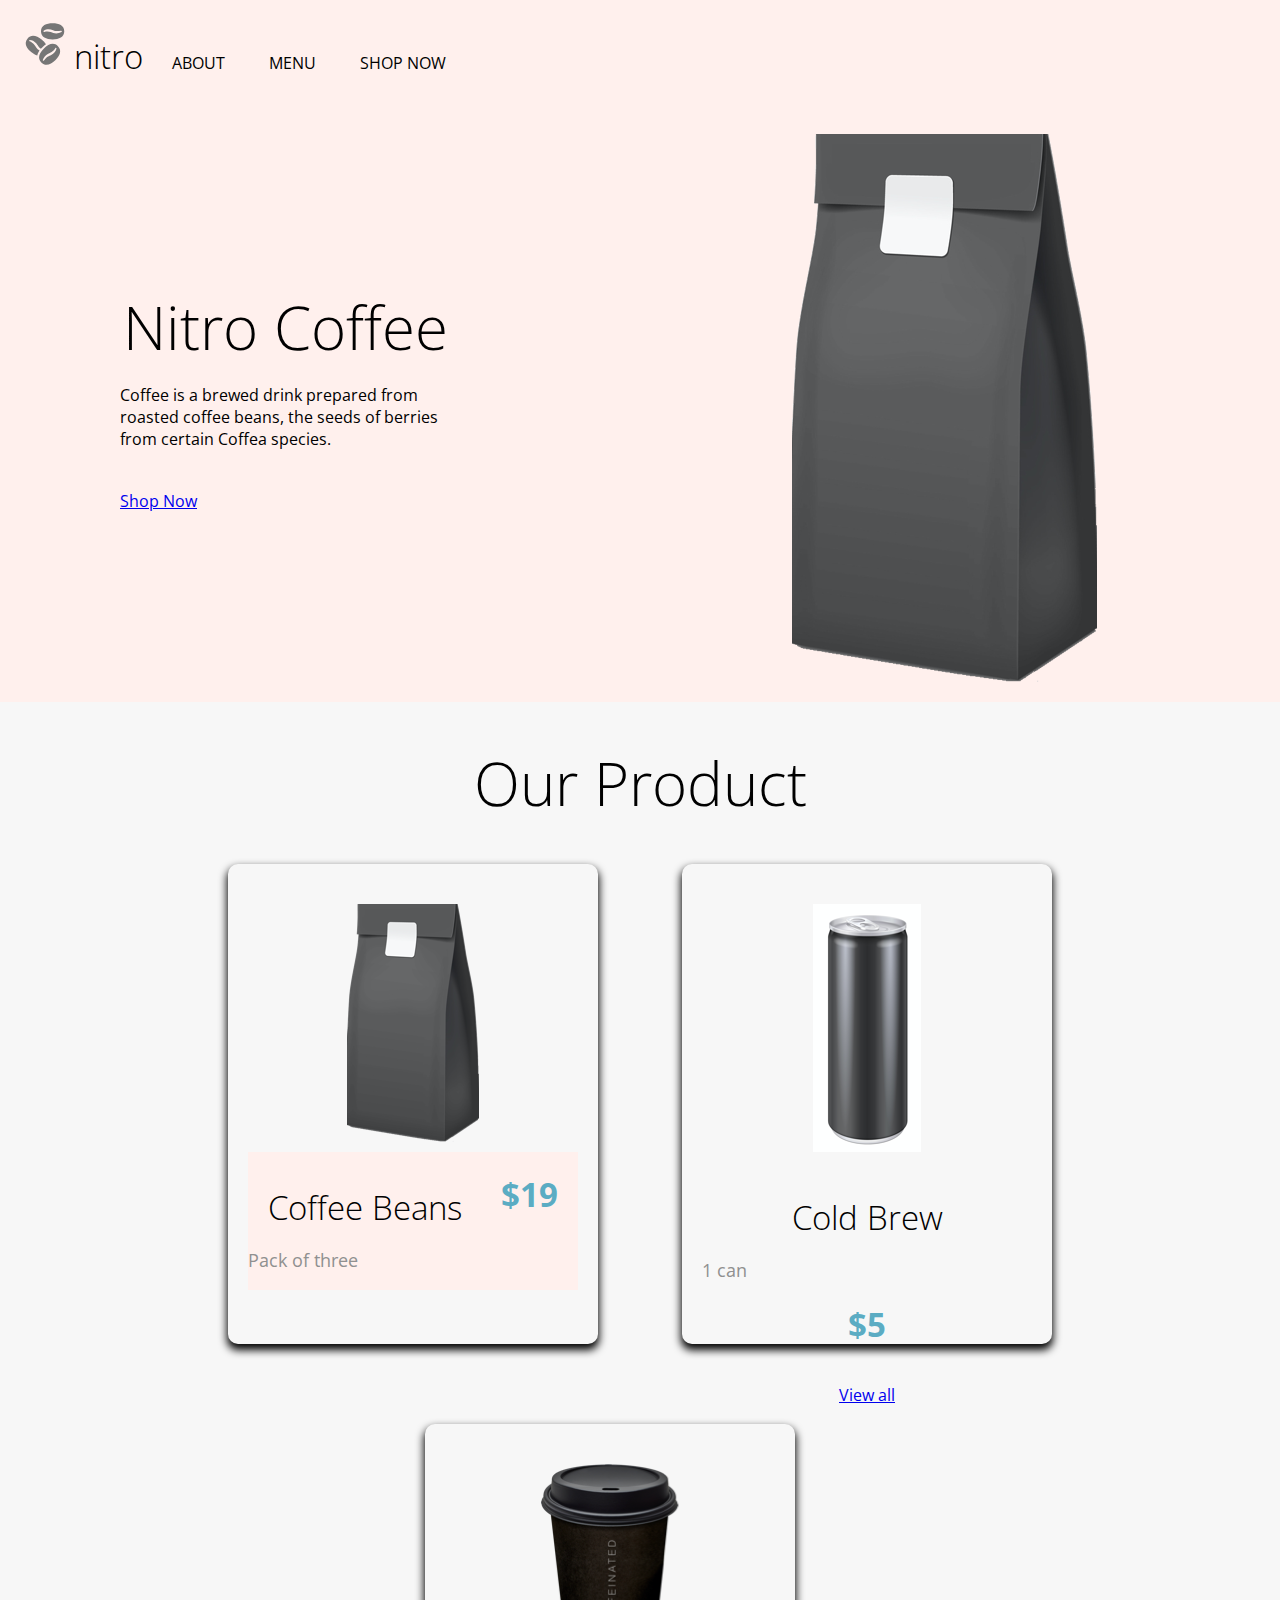
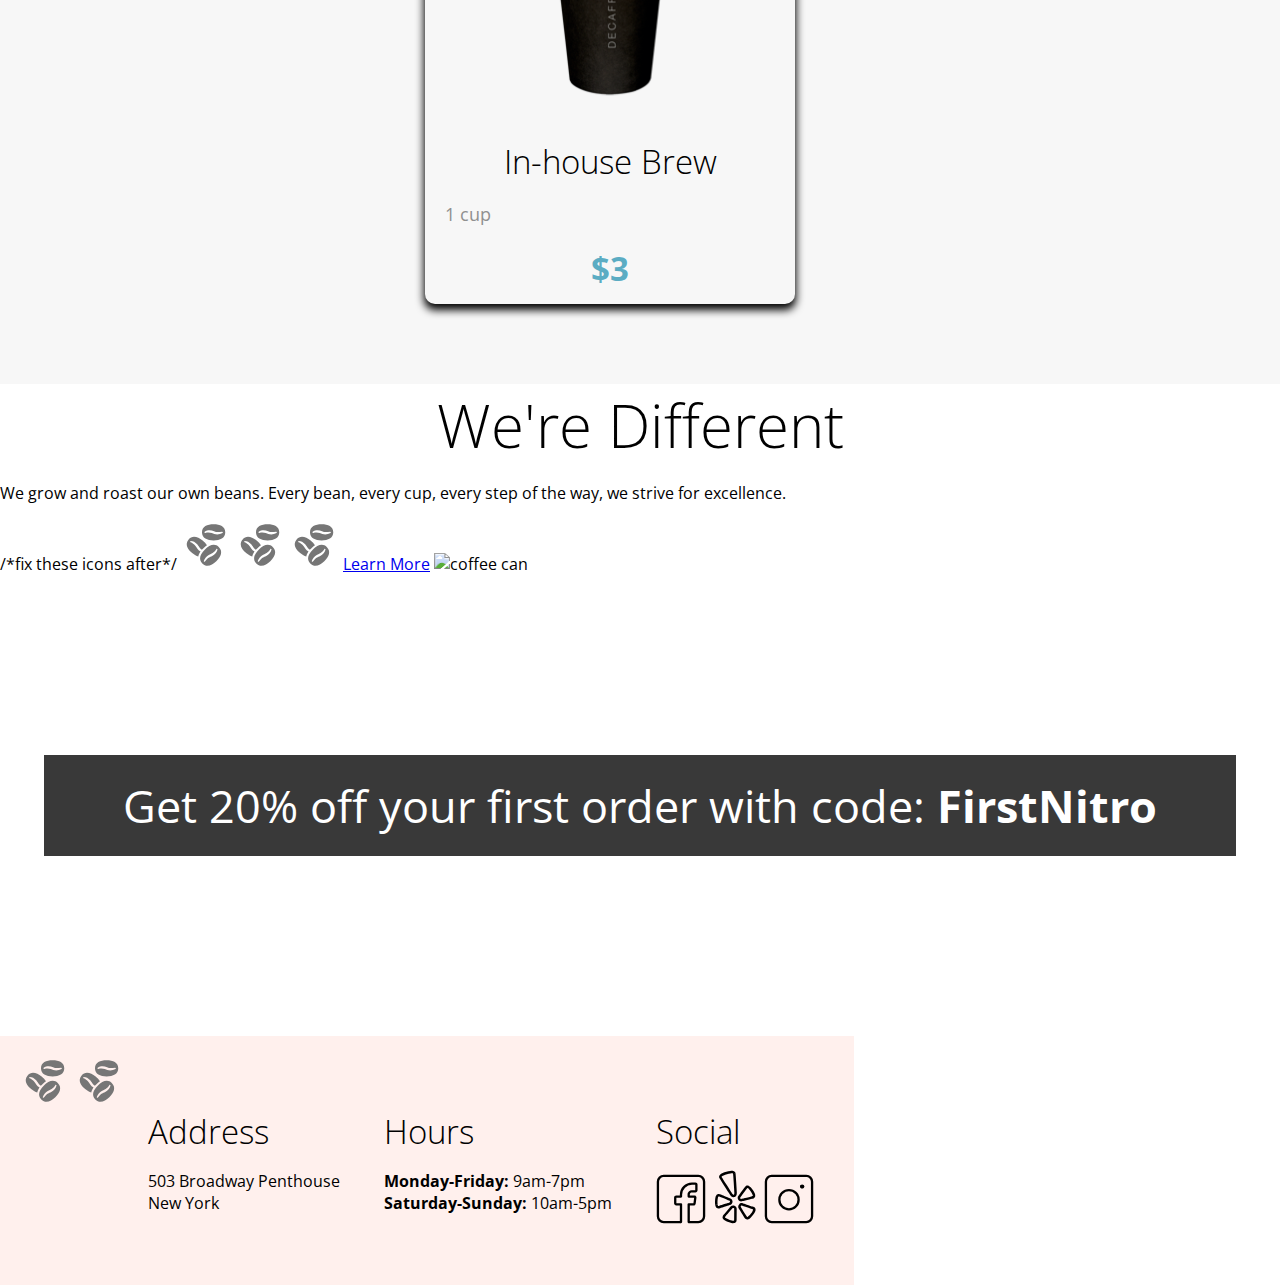
==== index.html @ e124f89b "Moving Sprint 1 into Sprint 2, changes to UI and SCSS" ====
<!DOCTYPE html>
<html lang="en">
<head>
    <meta charset="UTF-8">
    <meta name="viewport" content="width=device-width, initial-scale=1.0">
    <link href="scss/landing.css" rel="stylesheet" />
    <link href="https://fonts.googleapis.com/css2?family=Open+Sans:ital,wght@0,300;0,400;0,600;0,700;1,400&display=swap" rel="stylesheet"/>
    <title>Coffee Shop - Home</title>
</head>
    <body>
        <header class="page-header">
            <nav class="page-header__nav">
                <a class="page-header__a--logo" href="/index.html">
                    <img class="page-header__img--logo icon brand-logo" src= "../assets/logos/coffee-beans-logo-and-footer.svg" alt="coffee bag">
                </a>
                <a class="page-header__a--title">
                    nitro
                </a>
                <ul class="page-header__ul nav-list">
                    <li class="page-header__list">
                        <a class="page-header__a" href="/index.html">
                            About
                        </a>
                    </li>
                    <li class="page-header__list">
                        <a class="page-header__a" href="/pages/menu.html">
                            Menu
                        </a>
                    </li>
                    <li class="page-header__list">
                        <a class="page-header__a" href="/pages/menu.html" class="nitro-blue-text">
                                Shop Now
                        </a>
                    </li>
                </ul>
            </nav>
        </header>
        <main class="landing-page">
            <section class="landing-page__hero nitro-pink-background">
                <section class="landing-page__header-left header-left">
                    <article>
                        <h2 class="landing-page__nitro-coffee">
                            Nitro Coffee
                        </h2>
                        <p class="landing-page__description">
                            Coffee is a brewed drink prepared from roasted coffee beans, 
                            the seeds of berries from certain Coffea species. 
                        </p>
                        <a class="landing-page__button" href="/pages/menu.html" class="button">Shop Now</a>
                    </article class= "landing-page_article" >
                </section>
                <section class="landing-page__header-right header-right">
                    <img class="landing-page__hero-image" src="assets/images/coffeebeans-hero.png" alt="coffee bag">
                </section>
            </section>
            <section class="landing-page__our-product-section light-gray-background center-align our-product-section">
                <h2 class="landing-page__title">
                    Our Product
                </h2>
                <div class="landing-page__product-card product-card">
                    <img class="landing-page_coffee-beans-image" src="assets/images/coffeebeans.png" alt="coffee beans">
                    <div class="landing-page__product-card--subsection">
                        <div class="landing-page__product-card--bottom-left">
                            <h3 class="landing-page_coffee-beans">
                                Coffee Beans
                            </h3>
                            <p class="landing-page__quantity">
                                Pack of three
                            </p>
                        </div>
                        <div class="landing-page__product-card--bottom-right">
                            <p class="landing-page_price">
                                $19
                            </p>
                        </div>
                    </div>
                </div>
                <div class="landing-page__product-card product-card">
                    <img class="landing-page__cold-brew-image" src="assets/images/coldbrew.png" alt="cold brew">
                    <h3 class="landing-page__cold-brew">
                        Cold Brew
                    </h3>
                    <p class="landing-page__quantity">
                        1 can
                    </p>
                    <p class="landing-page_price">
                        $5  
                    </p>
                </div>
                <div class="landing-page_in-house-brew-image landing-page__product-card product-card product-card">
                    <img class="landing-page__in-house-brew-image" src="assets/images/inhousebrew.png" alt="in-house brew">
                    <h3 class="landing-page__in-house-brew">
                        In-house Brew
                    </h3>
                    <p class="landing-page__quantity">
                        1 cup
                    </p>
                    <p class="landing-page_price  nitro-blue-text product-price">
                        $3 
                    </p>
                </div>
                <a class="landing-page__button" href="/pages/menu.html" class="button view-all-products">View all</a>
            </section>
            <section class="landing-page__were-different">
                <h2 class="landing-page__title">
                    We're Different
                </h2>
                <p class="landing-page__description">
                    We grow and roast our own beans. Every bean, every 
                    cup, every step of the way, we strive for excellence.
                </p>
                /*fix these icons after*/ 
                <img class="page-header__icon icon brand-logo" src= "../assets/logos/coffee-beans-logo-and-footer.svg" alt="coffee bag">
                </a>
                <img class="page-header__icon icon brand-logo" src= "../assets/logos/coffee-beans-logo-and-footer.svg" alt="coffee bag">
                </a>
                <img class="page-header__icon icon brand-logo" src= "../assets/logos/coffee-beans-logo-and-footer.svg" alt="coffee bag">
                </a>
                <a class="landing-page__button" href="./index.html" class="button">Learn More</a>
                <img class="page-header__icon icon brand-logo" src= "../hana-fazal-coffee-shop-sprint-two/assets/images/coldbrew.png" alt="coffee can">
            </section>
            <section>
                <article>
                    <p class="discount-banner">
                        Get 20% off your first order with code: <strong>FirstNitro</strong> 
                    </p>
                </article> 
            </section>
        </main>
        <footer class="footer footer-information">
            <img class="page-header__icon icon brand-logo" src= "../assets/logos/coffee-beans-logo-and-footer.svg" alt="coffee bag">
            <img class="page-header__icon icon brand-logo" src= "../assets/logos/coffee-beans-logo-and-footer.svg" alt="coffee bag">
            <div class="footer-information">   
                <h3 class="footer__address-title">
                    Address
                </h3>
                <p class="footer__address">
                    503 Broadway Penthouse <br/>
                    New York  
                </p>
            </div>
            <div class="footer footer-information">
                <h3 class="footer__hours-title">
                    Hours
                </h3>
                <p class="footer__hours-information">
                    <strong>Monday-Friday:</strong> 9am-7pm<br/>
                    <strong>Saturday-Sunday:</strong> 10am-5pm 
                </p>
            </div>
            <div class="footer__social footer-information">
                <h3 class="footer__social-title">
                    Social
                </h3>
                <p class="footer__social-links">
                    <a  class="footer__facebook" href="https://www.facebook.com">
                        <img class="icon" src="assets/logos/Facebook-Icon.svg" alt="Facebook">
                    </a> 
                    <a class="footer__yelp" href="https://www.yelp.com">
                        <img class="icon" src="assets/logos/Yelp-Icon.svg" alt="Yelp">
                    </a>   
                    <a class="footer__instagram" href="https://www.instagram.com">
                        <img class="icon" src="assets/logos/Instagram-Icon.svg" alt="Instagram">
                    </a>  
                </p>  
            </div>
        </footer>  
    </body>
</html>
---- scss/landing.css ----
/*colors*/
:root {
  --nitro-blue: #5BACC3;
  --nitro-pink: #FFF0ED;
  --graphite: #393939;
  --light-gray: #F7F7F7;
  --white: #fff;
  --gray: #909090;
}

h1, h2 {
  font-size: 3.75rem;
  font-weight: 300;
  text-align: center;
  margin: 0;
}

h3, .page-header__a--title {
  font-size: 2.0625rem;
  font-weight: 300;
  margin-bottom: 0;
}

.page-header__img--logo {
  padding-left: 1.25rem;
  padding-top: 1.2rem;
}

header {
  background-color: var(--nitro-pink);
}

header a {
  text-decoration: none;
  color: black;
}

.button {
  background-color: var(--nitro-blue);
  color: var(--white);
  border: 0rem;
  padding: 1.25rem;
  text-transform: uppercase;
  width: 11.25rem;
  text-decoration: none;
  text-align: center;
}

.nitro-blue-text {
  color: var(--nitro-blue);
  margin: 0;
}

.nav-list {
  list-style-type: none;
  text-transform: uppercase;
  padding-left: 0;
  display: inline-block;
  margin: 0;
}

.nav-list > li {
  display: inline-block;
  padding: 1.25rem;
}

.nitro-blue-dividers {
  color: var(--nitro-blue);
}

body {
  font-family: "Open Sans";
  font-weight: 400;
  margin: 0;
}

.light-gray-background {
  background-color: var(--light-gray);
}

.nitro-pink-background {
  background-color: var(--nitro-pink);
  margin: 0rem;
}

.graphite-background {
  background-color: var(--graphite);
  color: #fff;
}

.tilebox {
  background-color: var(--graphite);
  width: 18.75rem;
  height: 12.5rem;
  padding: 1.25rem;
  color: var(--white);
  text-transform: uppercase;
  margin: 0 auto;
}

.icon {
  width: 3.125rem;
}

.images {
  height: 17.5rem;
}

.sub-navigationlink {
  width: 100%;
  height: 5rem;
  padding: 1.25rem;
  background-color: var(--graphite);
  color: var(--white);
}

footer {
  background-color: var(--nitro-pink);
}

.coffee-description {
  display: inline-block;
  width: 55.1875rem;
}

.header-left {
  display: inline-block;
  width: 49%;
  vertical-align: top;
}

.header-left > article {
  margin-left: 7.5rem;
  margin-bottom: 7.5rem;
  padding-top: 12rem;
  width: 20.625rem;
}

.header-right {
  display: inline-block;
  width: 49%;
  vertical-align: top;
}

.header-left > article > h1 {
  text-align: left;
}

.header-left > article > a {
  margin-top: 2.5rem;
  display: block;
}

.header-right > img {
  margin: auto;
  display: block;
  margin-bottom: 1.25rem;
  margin-top: 2.5rem;
}

.discount-banner {
  width: 90%;
  padding: 1.25rem;
  background-color: var(--graphite);
  color: var(--white);
  margin: 11.25rem auto;
  text-align: center;
  font-size: 2.8125rem;
}

.view-all-products {
  text-transform: uppercase;
  display: block;
  margin: 2.5rem auto;
}

.center-align {
  text-align: center;
}

.footer-information {
  display: inline-block;
  padding: 1.25rem;
  text-align: left;
  vertical-align: top;
}

footer a {
  text-decoration: none;
}

.bold-text {
  font-weight: bold;
  margin: 0%;
  padding: 0%;
  display: inline-block;
}

footer {
  text-align: center;
}

.our-product-section {
  padding-bottom: 2.5rem;
}

.product-card {
  width: 20.625rem;
  height: 27.5rem;
  padding: 1.25rem;
  border-radius: 0.625rem;
  box-shadow: 0 0.3125rem 0.5625rem 0.0625rem;
  color: 0, 0, 0, 0.25;
  display: inline-block;
  margin: 40px;
  vertical-align: top;
  text-align: center;
  font-size: 2.0625rem;
}

.product-card > img {
  margin-top: 1.25rem;
}

.landing-page__product-card--subsection {
  background-color: var(--nitro-pink);
  display: flex;
}

.landing-page__product-card--subsection > div {
  flex-grow: 1;
}

.landing-page__quantity {
  display: flex;
  justify-content: flex-start;
  align-items: flex-start;
  font-size: 1.125rem;
  color: var(--gray);
}

.landing-page_price {
  color: var(--nitro-blue);
  font-weight: bold;
  align-items: flex-end;
  margin-top: 1.25rem;
}

.our-product-section > h2 {
  padding-top: 2.5rem;
}/*# sourceMappingURL=landing.css.map */
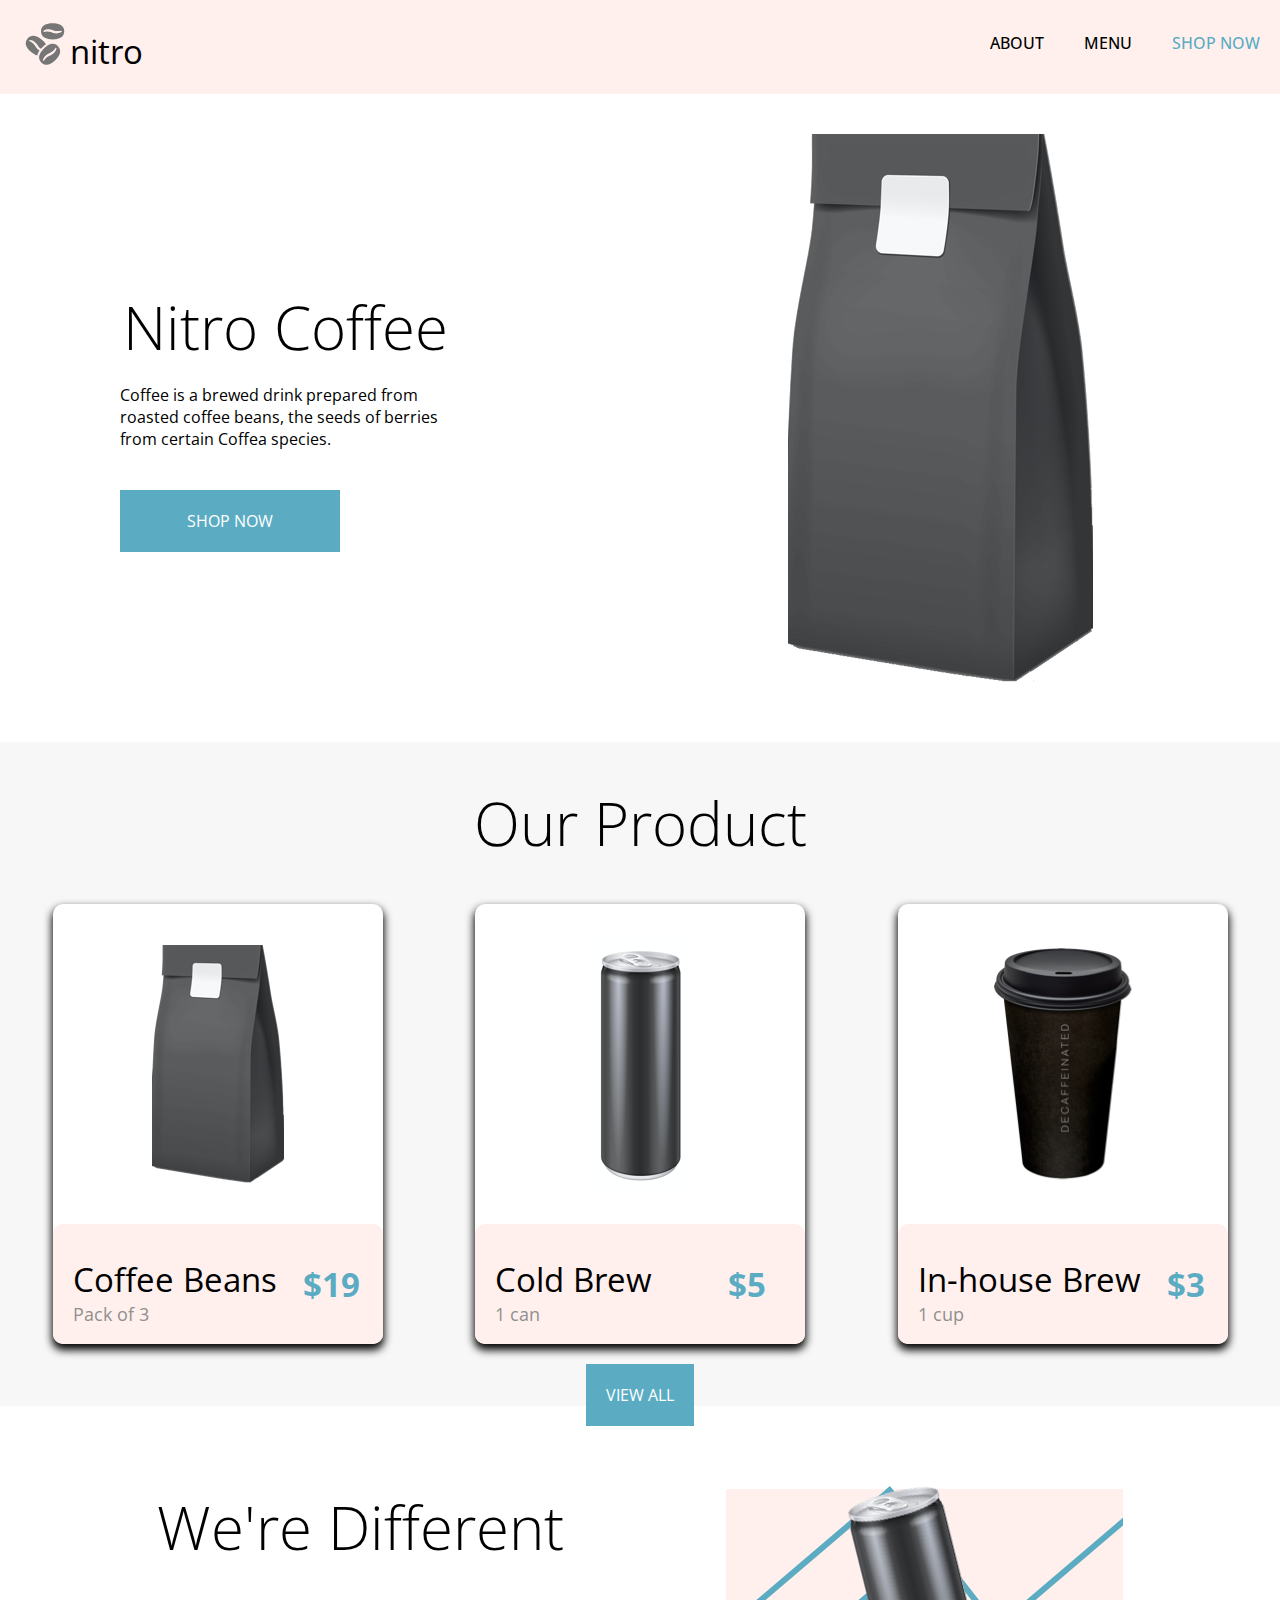
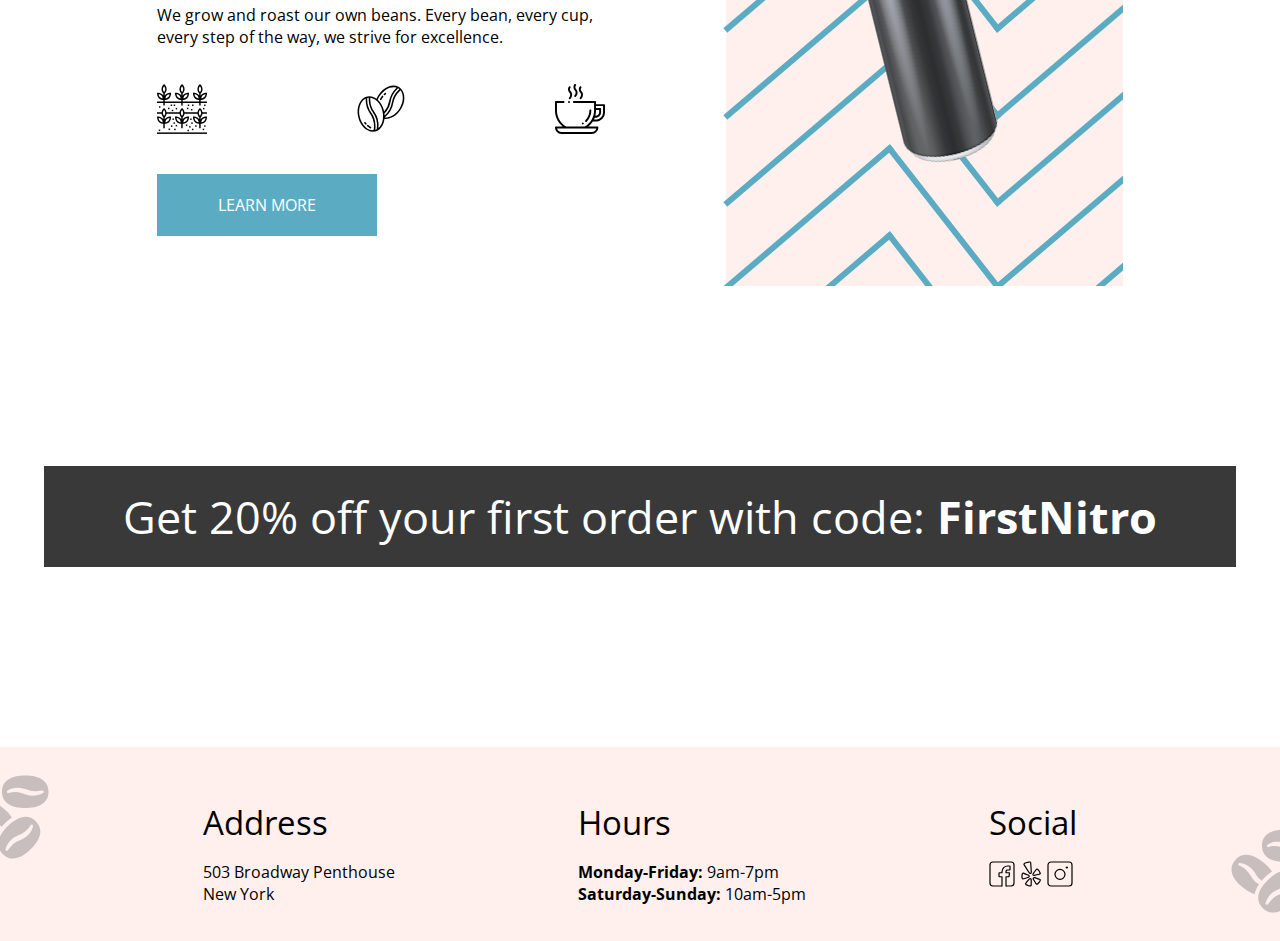
==== commit 0bf65cc5: "all changes- not including animation and new button UI." ====
--- a/index.html
+++ b/index.html
@@ -10,12 +10,14 @@
     <body>
         <header class="page-header">
             <nav class="page-header__nav">
-                <a class="page-header__a--logo" href="/index.html">
-                    <img class="page-header__img--logo icon brand-logo" src= "../assets/logos/coffee-beans-logo-and-footer.svg" alt="coffee bag">
-                </a>
-                <a class="page-header__a--title">
-                    nitro
-                </a>
+                <div class="page-header__branding">
+                    <a class="page-header__a--logo" href="/index.html">
+                        <img class="page-header__img--logo icon brand-logo" src= "../assets/logos/coffee-beans-logo-and-footer.svg" alt="coffee bag">
+                    </a>
+                    <a class="page-header__a--title" href="/index.html">
+                        nitro
+                    </a>
+                </div>
                 <ul class="page-header__ul nav-list">
                     <li class="page-header__list">
                         <a class="page-header__a" href="/index.html">
@@ -28,15 +30,15 @@
                         </a>
                     </li>
                     <li class="page-header__list">
-                        <a class="page-header__a" href="/pages/menu.html" class="nitro-blue-text">
-                                Shop Now
+                        <a class="page-header__a page-header__a--shop-now" href="/pages/menu.html">
+                            Shop Now
                         </a>
                     </li>
                 </ul>
             </nav>
         </header>
         <main class="landing-page">
-            <section class="landing-page__hero nitro-pink-background">
+            <section class="landing-page__hero">
                 <section class="landing-page__header-left header-left">
                     <article>
                         <h2 class="landing-page__nitro-coffee">
@@ -46,78 +48,97 @@
                             Coffee is a brewed drink prepared from roasted coffee beans, 
                             the seeds of berries from certain Coffea species. 
                         </p>
-                        <a class="landing-page__button" href="/pages/menu.html" class="button">Shop Now</a>
-                    </article class= "landing-page_article" >
+                        <a href="/pages/menu.html" class="button">Shop Now</a>
+                    </article class= "landing-page__article" >
                 </section>
                 <section class="landing-page__header-right header-right">
-                    <img class="landing-page__hero-image" src="assets/images/coffeebeans-hero.png" alt="coffee bag">
+                    <img class="landing-page__hero--image" src="assets/images/coffeebeans-hero.png" alt="coffee bag">
                 </section>
             </section>
             <section class="landing-page__our-product-section light-gray-background center-align our-product-section">
                 <h2 class="landing-page__title">
                     Our Product
                 </h2>
-                <div class="landing-page__product-card product-card">
-                    <img class="landing-page_coffee-beans-image" src="assets/images/coffeebeans.png" alt="coffee beans">
-                    <div class="landing-page__product-card--subsection">
-                        <div class="landing-page__product-card--bottom-left">
-                            <h3 class="landing-page_coffee-beans">
-                                Coffee Beans
-                            </h3>
-                            <p class="landing-page__quantity">
-                                Pack of three
-                            </p>
-                        </div>
-                        <div class="landing-page__product-card--bottom-right">
-                            <p class="landing-page_price">
-                                $19
-                            </p>
+                <section class="landing-page__products">
+                    <div class="landing-page__product-card product-card">
+                        <img class="landing-page_coffee-beans-image" src="assets/images/coffeebeans.png" alt="coffee beans">
+                        <div class="landing-page__product-card--subsection">
+                            <div class="landing-page__product-card--bottom-left">
+                                <h3 class="landing-page_item">
+                                    Coffee Beans
+                                </h3>
+                                <p class="landing-page__quantity">
+                                    Pack of 3
+                                </p>
+                            </div>
+                            <div class="landing-page__product-card--bottom-right">
+                                <p class="landing-page_price">
+                                    $19
+                                </p>
+                            </div>
                         </div>
                     </div>
-                </div>
-                <div class="landing-page__product-card product-card">
-                    <img class="landing-page__cold-brew-image" src="assets/images/coldbrew.png" alt="cold brew">
-                    <h3 class="landing-page__cold-brew">
-                        Cold Brew
-                    </h3>
-                    <p class="landing-page__quantity">
-                        1 can
-                    </p>
-                    <p class="landing-page_price">
-                        $5  
-                    </p>
-                </div>
-                <div class="landing-page_in-house-brew-image landing-page__product-card product-card product-card">
-                    <img class="landing-page__in-house-brew-image" src="assets/images/inhousebrew.png" alt="in-house brew">
-                    <h3 class="landing-page__in-house-brew">
-                        In-house Brew
-                    </h3>
-                    <p class="landing-page__quantity">
-                        1 cup
-                    </p>
-                    <p class="landing-page_price  nitro-blue-text product-price">
-                        $3 
-                    </p>
-                </div>
-                <a class="landing-page__button" href="/pages/menu.html" class="button view-all-products">View all</a>
+                    <div class="landing-page__product-card product-card">
+                        <img class="landing-page_coffee-beans-image" src="assets/images/coldbrew.png" alt="cold brew">
+                        <div class="landing-page__product-card--subsection">
+                            <div class="landing-page__product-card--bottom-left">
+                                <h3 class="landing-page_item">
+                                    Cold Brew
+                                </h3>
+                                <p class="landing-page__quantity">
+                                    1 can
+                                </p>
+                            </div>
+                            <div class="landing-page__product-card--bottom-right">
+                                <p class="landing-page_price">
+                                    $5
+                                </p>
+                            </div>
+                        </div>
+                    </div>
+                    <div class="landing-page__product-card product-card">
+                        <img class="landing-page_coffee-beans-image" src="assets/images/inhousebrew.png" alt="in-house brew">
+                        <div class="landing-page__product-card--subsection">
+                            <div class="landing-page__product-card--bottom-left">
+                                <h3 class="landing-page_item">
+                                    In-house Brew
+                                </h3>
+                                <p class="landing-page__quantity">
+                                    1 cup
+                                </p>
+                            </div>
+                            <div class="landing-page__product-card--bottom-right">
+                                <p class="landing-page_price">
+                                    $3
+                                </p>
+                            </div>
+                        </div>
+                    </div>
+                </section>
+                <a href="/pages/menu.html" class="button view-all-products">View all</a>
             </section>
             <section class="landing-page__were-different">
-                <h2 class="landing-page__title">
-                    We're Different
-                </h2>
-                <p class="landing-page__description">
-                    We grow and roast our own beans. Every bean, every 
-                    cup, every step of the way, we strive for excellence.
-                </p>
-                /*fix these icons after*/ 
-                <img class="page-header__icon icon brand-logo" src= "../assets/logos/coffee-beans-logo-and-footer.svg" alt="coffee bag">
-                </a>
-                <img class="page-header__icon icon brand-logo" src= "../assets/logos/coffee-beans-logo-and-footer.svg" alt="coffee bag">
-                </a>
-                <img class="page-header__icon icon brand-logo" src= "../assets/logos/coffee-beans-logo-and-footer.svg" alt="coffee bag">
-                </a>
-                <a class="landing-page__button" href="./index.html" class="button">Learn More</a>
-                <img class="page-header__icon icon brand-logo" src= "../hana-fazal-coffee-shop-sprint-two/assets/images/coldbrew.png" alt="coffee can">
+                <div class="landing-page__marketing">
+                    <h2 class="landing-page__title">
+                        We're Different
+                    </h2>
+                    <p class="landing-page__description">
+                        We grow and roast our own beans. Every bean, every 
+                        cup, every step of the way, we strive for excellence.
+                    </p>
+                    <div class="landing-page__icons">
+                        <img class="landing-page__marketing--icon" src="assets/logos/planting.svg" alt="coffee plant">
+                        </a>
+                        <img class="landing-page__marketing--icon" src="assets/logos/coffee-beans.svg" alt="coffee beans">
+                        </a>
+                        <img class="landing-page__marketing--icon" src="assets/logos/coffee-cup.svg" alt="coffee cup">
+                        </a>
+                    </div>  
+                    <a href="./index.html" class="button">Learn More</a>  
+                </div>
+                <div class="landing-page__coffee-can--container">
+                    <img class="landing-page__coffee-can--image" src="assets/images/tiltedcan.png" alt="coffee can">
+                </div>
             </section>
             <section>
                 <article>
@@ -127,11 +148,12 @@
                 </article> 
             </section>
         </main>
-        <footer class="footer footer-information">
-            <img class="page-header__icon icon brand-logo" src= "../assets/logos/coffee-beans-logo-and-footer.svg" alt="coffee bag">
-            <img class="page-header__icon icon brand-logo" src= "../assets/logos/coffee-beans-logo-and-footer.svg" alt="coffee bag">
+        <footer class="footer">
+            <div class="footer-logo footer-logo--left">
+                <img class="page-header__icon icon brand-logo" src= "../assets/logos/coffee-beans-logo-and-footer.svg" alt="coffee bag">
+            </div>
             <div class="footer-information">   
-                <h3 class="footer__address-title">
+                <h3 class="footer__title">
                     Address
                 </h3>
                 <p class="footer__address">
@@ -139,8 +161,8 @@
                     New York  
                 </p>
             </div>
-            <div class="footer footer-information">
-                <h3 class="footer__hours-title">
+            <div class="footer-information">
+                <h3 class="footer__title">
                     Hours
                 </h3>
                 <p class="footer__hours-information">
@@ -148,21 +170,24 @@
                     <strong>Saturday-Sunday:</strong> 10am-5pm 
                 </p>
             </div>
-            <div class="footer__social footer-information">
-                <h3 class="footer__social-title">
+            <div class="footer-information">
+                <h3 class="footer__title">
                     Social
                 </h3>
                 <p class="footer__social-links">
                     <a  class="footer__facebook" href="https://www.facebook.com">
-                        <img class="icon" src="assets/logos/Facebook-Icon.svg" alt="Facebook">
+                        <img class="footer-icon" src="assets/logos/Facebook-Icon.svg" alt="Facebook">
                     </a> 
                     <a class="footer__yelp" href="https://www.yelp.com">
-                        <img class="icon" src="assets/logos/Yelp-Icon.svg" alt="Yelp">
+                        <img class="footer-icon" src="assets/logos/Yelp-Icon.svg" alt="Yelp">
                     </a>   
                     <a class="footer__instagram" href="https://www.instagram.com">
-                        <img class="icon" src="assets/logos/Instagram-Icon.svg" alt="Instagram">
+                        <img class="footer-icon" src="assets/logos/Instagram-Icon.svg" alt="Instagram">
                     </a>  
-                </p>  
+                </p>
+            </div>
+            <div class="footer-logo footer-logo--right">
+                <img class="page-header__icon icon brand-logo" src= "../assets/logos/coffee-beans-logo-and-footer.svg" alt="coffee bag">
             </div>
         </footer>  
     </body>
--- a/scss/landing.css
+++ b/scss/landing.css
@@ -8,31 +8,12 @@
   --gray: #909090;
 }
 
+/*website wide styles*/
 h1, h2 {
   font-size: 3.75rem;
   font-weight: 300;
   text-align: center;
   margin: 0;
-}
-
-h3, .page-header__a--title {
-  font-size: 2.0625rem;
-  font-weight: 300;
-  margin-bottom: 0;
-}
-
-.page-header__img--logo {
-  padding-left: 1.25rem;
-  padding-top: 1.2rem;
-}
-
-header {
-  background-color: var(--nitro-pink);
-}
-
-header a {
-  text-decoration: none;
-  color: black;
 }
 
 .button {
@@ -44,6 +25,67 @@
   width: 11.25rem;
   text-decoration: none;
   text-align: center;
+}
+
+/*website page header*/
+.page-header {
+  background-color: var(--nitro-pink);
+  padding-bottom: 1.25rem;
+}
+
+.page-header a {
+  text-decoration: none;
+  color: black;
+}
+
+.page-header__branding {
+  display: flex;
+  align-items: flex-end;
+}
+
+.page-header__nav {
+  display: flex;
+  justify-content: space-between;
+  align-items: flex-end;
+}
+.page-header__nav .nav-list {
+  list-style-type: none;
+  text-transform: uppercase;
+  padding-left: 0;
+  display: flex;
+  justify-content: flex-end;
+  margin: 0;
+}
+.page-header__nav .nav-list > li {
+  display: inline-block;
+  padding: 1.25rem;
+}
+.page-header__nav .nitro-pink-background {
+  background-color: var(--nitro-pink);
+  margin: 0rem;
+}
+
+.page-header__img--logo {
+  padding-left: 1.25rem;
+  padding-top: 1.2rem;
+  width: 3.125rem;
+  height: 3.125rem;
+}
+
+h3,
+.page-header__a--title {
+  font-size: 2.0625rem;
+  font-weight: 400;
+  margin-bottom: 0;
+  font-style: normal;
+}
+
+.page-header__a {
+  font-weight: 500;
+}
+
+.page-header__a--shop-now {
+  color: var(--nitro-blue) !important;
 }
 
 .nitro-blue-text {
@@ -88,20 +130,6 @@
   color: #fff;
 }
 
-.tilebox {
-  background-color: var(--graphite);
-  width: 18.75rem;
-  height: 12.5rem;
-  padding: 1.25rem;
-  color: var(--white);
-  text-transform: uppercase;
-  margin: 0 auto;
-}
-
-.icon {
-  width: 3.125rem;
-}
-
 .images {
   height: 17.5rem;
 }
@@ -118,46 +146,176 @@
   background-color: var(--nitro-pink);
 }
 
-.coffee-description {
-  display: inline-block;
-  width: 55.1875rem;
+/*landing page main section*/
+.landing-page__hero {
+  display: flex;
+  padding-bottom: 2.5rem;
 }
 
 .header-left {
-  display: inline-block;
+  display: flex;
+  justify-content: flex-start;
   width: 49%;
   vertical-align: top;
 }
 
-.header-left > article {
+.landing-page__header-left > article {
   margin-left: 7.5rem;
   margin-bottom: 7.5rem;
   padding-top: 12rem;
   width: 20.625rem;
 }
 
-.header-right {
-  display: inline-block;
+.landing-page__header-right {
+  display: flex;
+  justify-content: flex-end;
   width: 49%;
   vertical-align: top;
 }
 
-.header-left > article > h1 {
+.landing-page__header-left > article > h1 {
   text-align: left;
 }
 
-.header-left > article > a {
+.landing-page__header-left > article > a {
   margin-top: 2.5rem;
   display: block;
 }
 
-.header-right > img {
+.landing-page__header-right > img {
   margin: auto;
   display: block;
   margin-bottom: 1.25rem;
   margin-top: 2.5rem;
 }
 
+.landing-page__our-product-section {
+  background-color: var(--light-gray);
+}
+
+.landing-page__products {
+  display: flex;
+  justify-content: space-evenly;
+}
+
+.landing-page__product-card {
+  background-color: var(--white);
+  width: 20.625rem;
+  height: 27.5rem;
+  border-radius: 0.625rem;
+  box-shadow: 0 0.3125rem 0.5625rem 0.0625rem;
+  display: flex;
+  flex-direction: column;
+  margin: 40px;
+  text-align: center;
+  font-size: 2.0625rem;
+}
+
+.product-card > img {
+  margin-top: 1.25rem;
+  padding: 0%;
+}
+
+.landing-page__product-card--subsection {
+  background-color: var(--nitro-pink);
+  display: flex;
+  align-items: center;
+  border-radius: 0.625rem;
+}
+
+.landing-page__product-card--subsection > div {
+  flex-grow: 1;
+}
+
+.landing-page__product-card--bottom-left {
+  display: flex;
+  flex-direction: column;
+  align-items: flex-start;
+  padding-left: 1.25rem;
+}
+
+.landing-page__item {
+  margin-left: 1.25rem;
+}
+
+.landing-page__quantity {
+  display: flex;
+  justify-content: flex-start;
+  align-items: flex-start;
+  font-size: 1.125rem;
+  color: var(--gray);
+  margin-top: 0%;
+}
+
+.landing-page__product-card--bottom-right {
+  flex-direction: column-reverse;
+}
+
+.landing-page_price {
+  color: var(--nitro-blue);
+  font-weight: bold;
+  align-items: flex-end;
+  margin: 1.25rem;
+}
+
+.our-product-section > h2 {
+  padding-top: 2.5rem;
+}
+
+.landing-page__product-card > img {
+  width: -moz-fit-content;
+  width: fit-content;
+  margin: auto;
+}
+
+/*We're different Section*/
+.landing-page__were-different {
+  display: flex;
+  flex-direction: row;
+  justify-content: space-evenly;
+  padding-top: 2.5rem;
+  margin: 2.5rem;
+}
+
+.landing-page__marketing {
+  display: flex;
+  flex-direction: column;
+  width: 28rem;
+}
+.landing-page__marketing .landing-page__title {
+  display: flex;
+  flex-direction: row;
+}
+.landing-page__marketing .landing-page__description {
+  display: flex;
+  flex-direction: column;
+  padding: 1.25rem 0;
+}
+
+.landing-page__icons {
+  display: flex;
+  flex-direction: row;
+  justify-content: space-between;
+  margin-bottom: 2.5rem;
+}
+
+.landing-page__marketing--icon {
+  width: 3.125rem;
+  height: 3.125rem;
+}
+
+.landing-page__coffee-can--container {
+  width: 25rem;
+  height: 25rem;
+  background-image: url("../assets/images/coldbrewbackground.png");
+}
+
+.landing-page__coffee-can--image {
+  margin: auto;
+  display: block;
+}
+
+/*Discount Banner Section*/
 .discount-banner {
   width: 90%;
   padding: 1.25rem;
@@ -168,25 +326,92 @@
   font-size: 2.8125rem;
 }
 
-.view-all-products {
-  text-transform: uppercase;
-  display: block;
-  margin: 2.5rem auto;
-}
-
-.center-align {
-  text-align: center;
-}
-
-.footer-information {
-  display: inline-block;
+/*Footer Section*/
+.footer {
+  background-color: var(--nitro-pink);
+  display: flex;
   padding: 1.25rem;
   text-align: left;
   vertical-align: top;
+  flex-wrap: wrap;
+  justify-content: space-between;
+  overflow-x: hidden;
+}
+
+.footer-logo {
+  position: relative;
+}
+
+.footer-logo > img {
+  width: 6.25rem;
+  opacity: 40%;
+  position: absolute;
+}
+
+.footer-logo--left > img {
+  top: 0;
+  left: -3.75rem;
+}
+
+.footer-logo--right > img {
+  bottom: 0;
+  right: -3.75rem;
 }
 
 footer a {
   text-decoration: none;
+}
+
+.coffee-description {
+  display: inline-block;
+  width: 55.1875rem;
+}
+
+.header-left {
+  display: flex;
+  justify-content: flex-start;
+  width: 49%;
+  vertical-align: top;
+}
+
+.landing-page__header-left > article {
+  margin-left: 7.5rem;
+  margin-bottom: 7.5rem;
+  padding-top: 12rem;
+  width: 20.625rem;
+}
+
+.landing-page__header-right {
+  display: flex;
+  justify-content: flex-end;
+  width: 49%;
+  vertical-align: top;
+}
+
+.landing-page__header-left > article > h1 {
+  text-align: left;
+}
+
+.landing-page__header-left > article > a {
+  margin-top: 2.5rem;
+  display: block;
+}
+
+.landing-page__header-right > img {
+  margin: auto;
+  display: block;
+  margin-bottom: 1.25rem;
+  margin-top: 2.5rem;
+}
+
+.landing-page__view-all-products {
+  text-transform: uppercase;
+  display: block;
+  margin: 2.5rem auto;
+}
+
+.center-align {
+  text-align: center;
 }
 
 .bold-text {
@@ -198,54 +423,4 @@
 
 footer {
   text-align: center;
-}
-
-.our-product-section {
-  padding-bottom: 2.5rem;
-}
-
-.product-card {
-  width: 20.625rem;
-  height: 27.5rem;
-  padding: 1.25rem;
-  border-radius: 0.625rem;
-  box-shadow: 0 0.3125rem 0.5625rem 0.0625rem;
-  color: 0, 0, 0, 0.25;
-  display: inline-block;
-  margin: 40px;
-  vertical-align: top;
-  text-align: center;
-  font-size: 2.0625rem;
-}
-
-.product-card > img {
-  margin-top: 1.25rem;
-}
-
-.landing-page__product-card--subsection {
-  background-color: var(--nitro-pink);
-  display: flex;
-}
-
-.landing-page__product-card--subsection > div {
-  flex-grow: 1;
-}
-
-.landing-page__quantity {
-  display: flex;
-  justify-content: flex-start;
-  align-items: flex-start;
-  font-size: 1.125rem;
-  color: var(--gray);
-}
-
-.landing-page_price {
-  color: var(--nitro-blue);
-  font-weight: bold;
-  align-items: flex-end;
-  margin-top: 1.25rem;
-}
-
-.our-product-section > h2 {
-  padding-top: 2.5rem;
 }/*# sourceMappingURL=landing.css.map */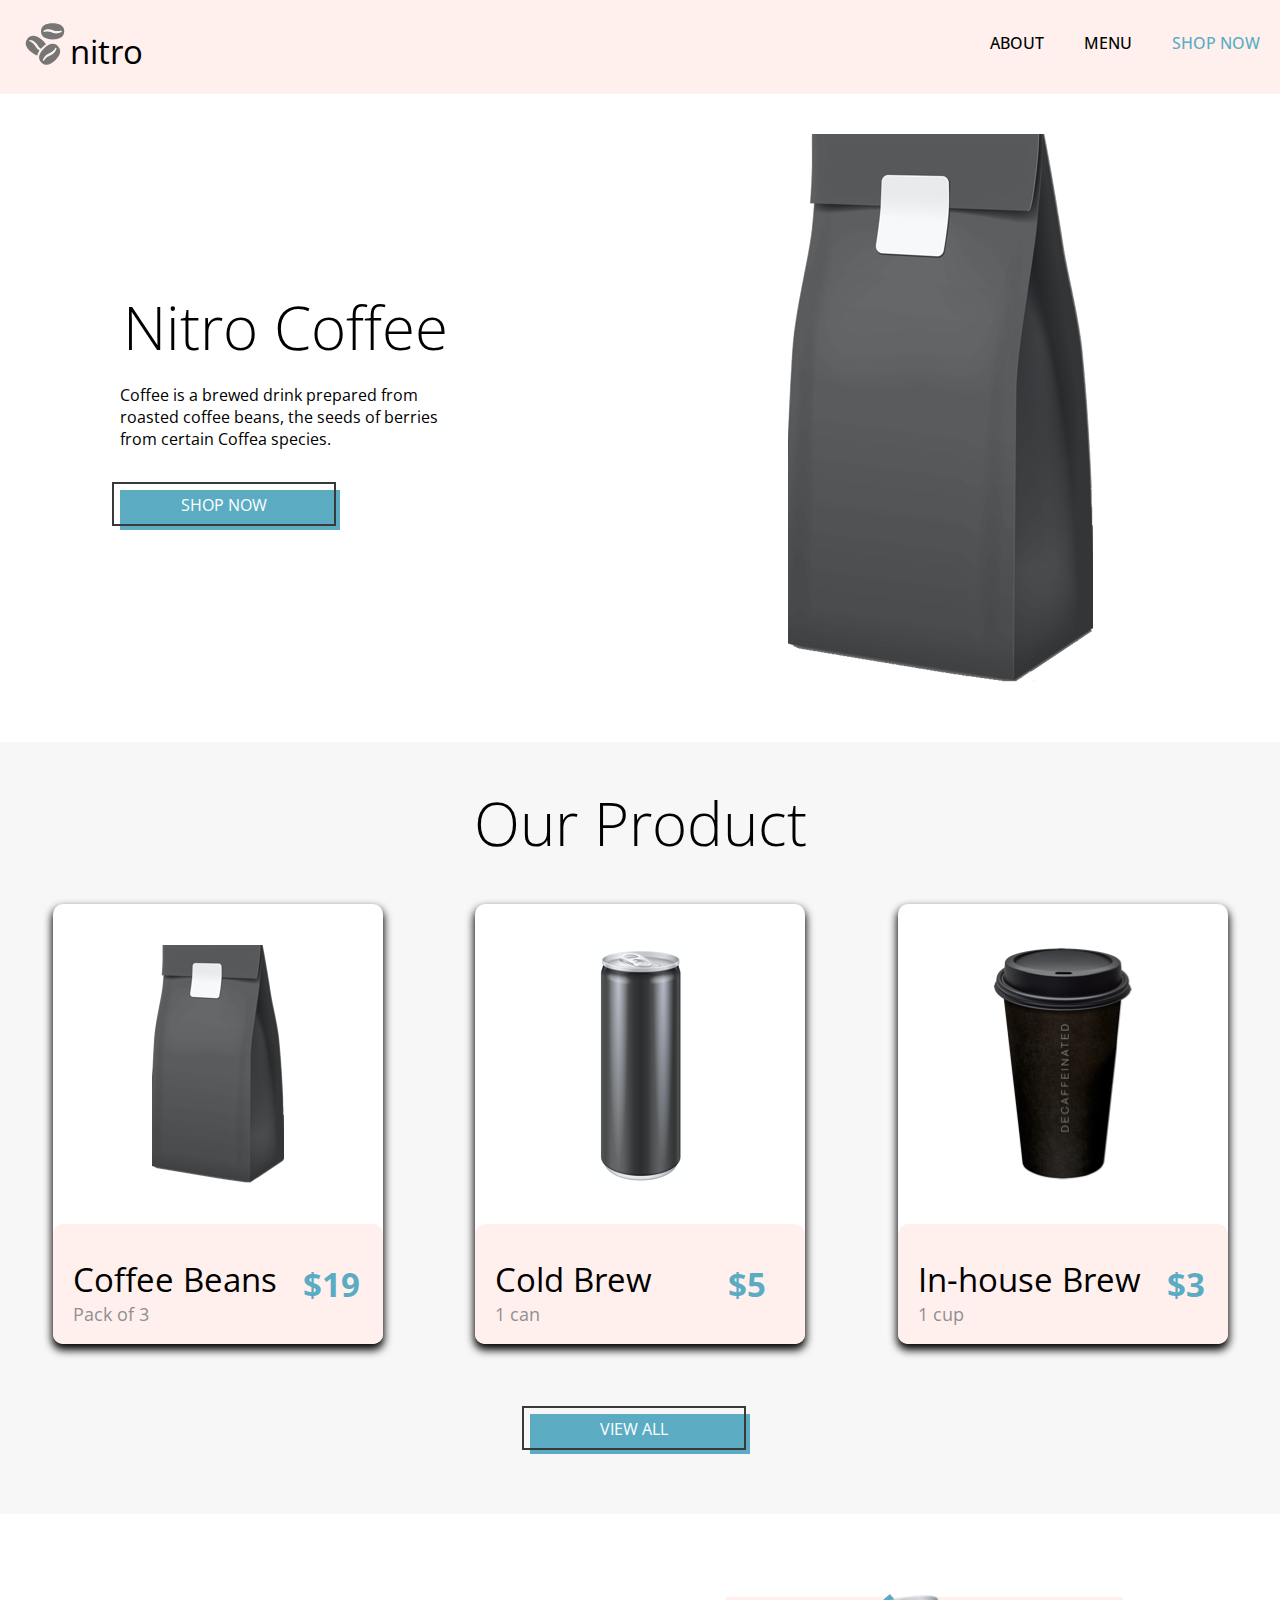
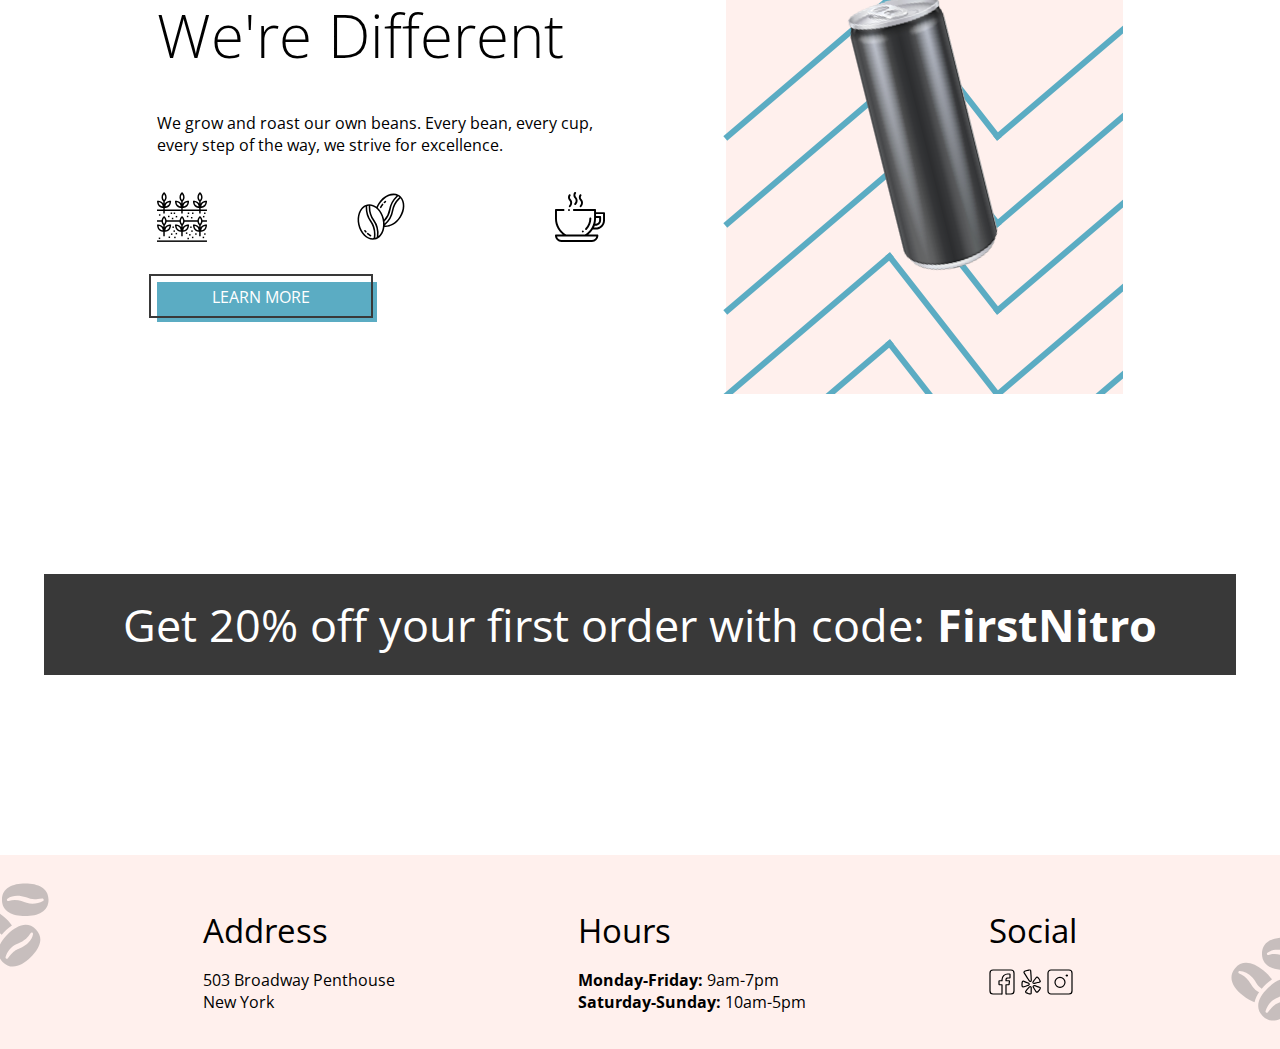
==== commit 84d29f7b: "updated button styling" ====
--- a/index.html
+++ b/index.html
@@ -48,7 +48,11 @@
                             Coffee is a brewed drink prepared from roasted coffee beans, 
                             the seeds of berries from certain Coffea species. 
                         </p>
-                        <a href="/pages/menu.html" class="button">Shop Now</a>
+                        <a href="/pages/menu.html" class="button">
+                            <div class="button-outline">
+                                Shop Now
+                            </div>
+                        </a>
                     </article class= "landing-page__article" >
                 </section>
                 <section class="landing-page__header-right header-right">
@@ -115,7 +119,11 @@
                         </div>
                     </div>
                 </section>
-                <a href="/pages/menu.html" class="button view-all-products">View all</a>
+                <a href="/pages/menu.html" class="button view-all-products">
+                    <div class="button-outline">
+                        View all
+                    </div>
+                </a>
             </section>
             <section class="landing-page__were-different">
                 <div class="landing-page__marketing">
@@ -134,7 +142,11 @@
                         <img class="landing-page__marketing--icon" src="assets/logos/coffee-cup.svg" alt="coffee cup">
                         </a>
                     </div>  
-                    <a href="./index.html" class="button">Learn More</a>  
+                    <a href="./index.html" class="button">
+                        <div class="button-outline">
+                            Learn More
+                        </div>
+                    </a>  
                 </div>
                 <div class="landing-page__coffee-can--container">
                     <img class="landing-page__coffee-can--image" src="assets/images/tiltedcan.png" alt="coffee can">
--- a/scss/landing.css
+++ b/scss/landing.css
@@ -25,6 +25,18 @@
   width: 11.25rem;
   text-decoration: none;
   text-align: center;
+  position: relative;
+  display: block;
+}
+
+.button-outline {
+  border: 0.125rem solid var(--graphite);
+  width: 100%;
+  height: calc(100% - 0.625rem);
+  position: absolute;
+  top: -0.5rem;
+  left: -0.5rem;
+  padding-top: 0.625rem;
 }
 
 /*website page header*/
@@ -191,6 +203,7 @@
 
 .landing-page__our-product-section {
   background-color: var(--light-gray);
+  padding-bottom: 1.875rem;
 }
 
 .landing-page__products {
@@ -211,6 +224,10 @@
   font-size: 2.0625rem;
 }
 
+.view-all-products {
+  margin: 1.875rem auto;
+}
+
 .product-card > img {
   margin-top: 1.25rem;
   padding: 0%;
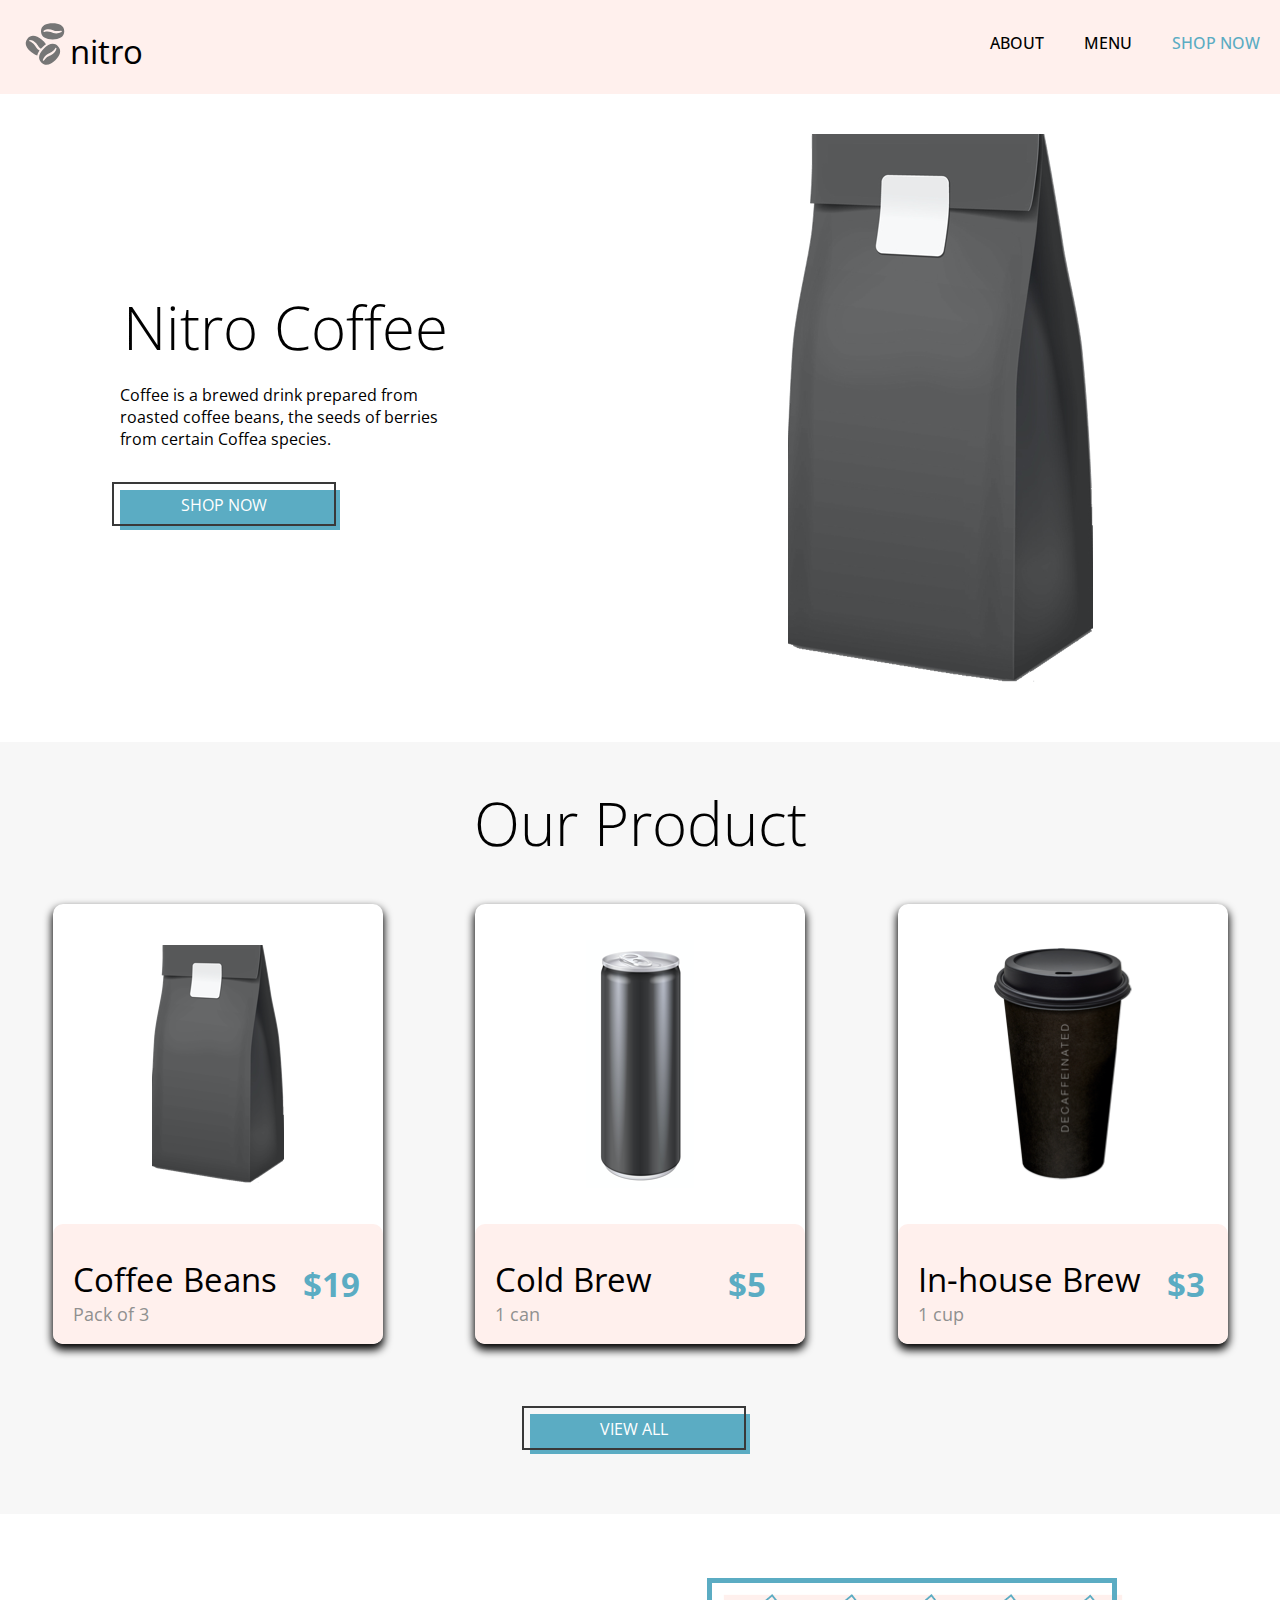
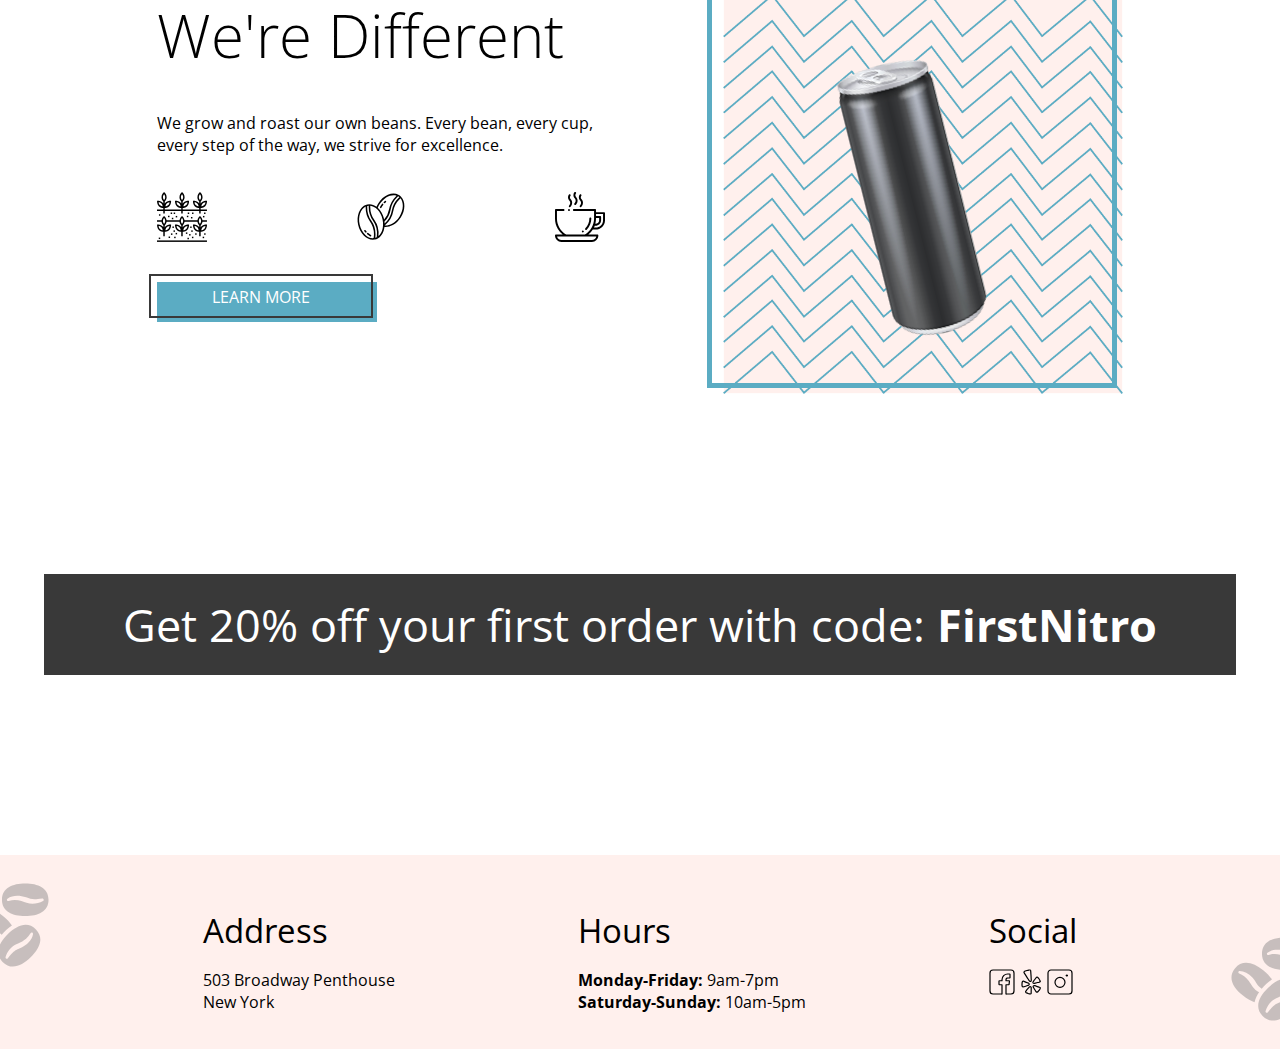
==== commit 4bfcf612: "Completion with all animations" ====
--- a/index.html
+++ b/index.html
@@ -149,7 +149,9 @@
                     </a>  
                 </div>
                 <div class="landing-page__coffee-can--container">
-                    <img class="landing-page__coffee-can--image" src="assets/images/tiltedcan.png" alt="coffee can">
+                    <div class="landing-page__coffee-can--outline">
+                        <img class="landing-page__coffee-can--image" src="assets/images/tiltedcan.png" alt="coffee can">
+                    </div>
                 </div>
             </section>
             <section>
--- a/scss/landing.css
+++ b/scss/landing.css
@@ -39,6 +39,10 @@
   padding-top: 0.625rem;
 }
 
+.button-outline:active {
+  transform: translateX(0.5rem) translateY(0.5rem);
+}
+
 /*website page header*/
 .page-header {
   background-color: var(--nitro-pink);
@@ -325,13 +329,37 @@
   width: 25rem;
   height: 25rem;
   background-image: url("../assets/images/coldbrewbackground.png");
+  background-size: cover;
+}
+
+.landing-page__coffee-can--outline {
+  border: 0.3125rem solid var(--nitro-blue);
+  width: 100%;
+  height: calc(100% - 1rem);
+  position: relative;
+  top: -1rem;
+  left: -1rem;
+  padding-top: 1rem;
 }
 
 .landing-page__coffee-can--image {
-  margin: auto;
-  display: block;
-}
-
+  margin: 3.75rem auto;
+  display: block;
+}
+
+.landing-page__coffee-can--image:hover {
+  animation: spin 2s infinite;
+  animation-timing-function: linear;
+}
+
+@keyframes spin {
+  0% {
+    transform: rotate(0deg);
+  }
+  100% {
+    transform: rotate(360deg);
+  }
+}
 /*Discount Banner Section*/
 .discount-banner {
   width: 90%;
@@ -341,8 +369,17 @@
   margin: 11.25rem auto;
   text-align: center;
   font-size: 2.8125rem;
-}
-
+  animation: pulse 5s infinite;
+}
+
+@keyframes pulse {
+  0% {
+    background-color: var(--graphite);
+  }
+  100% {
+    background-color: var(--nitro-blue);
+  }
+}
 /*Footer Section*/
 .footer {
   background-color: var(--nitro-pink);
